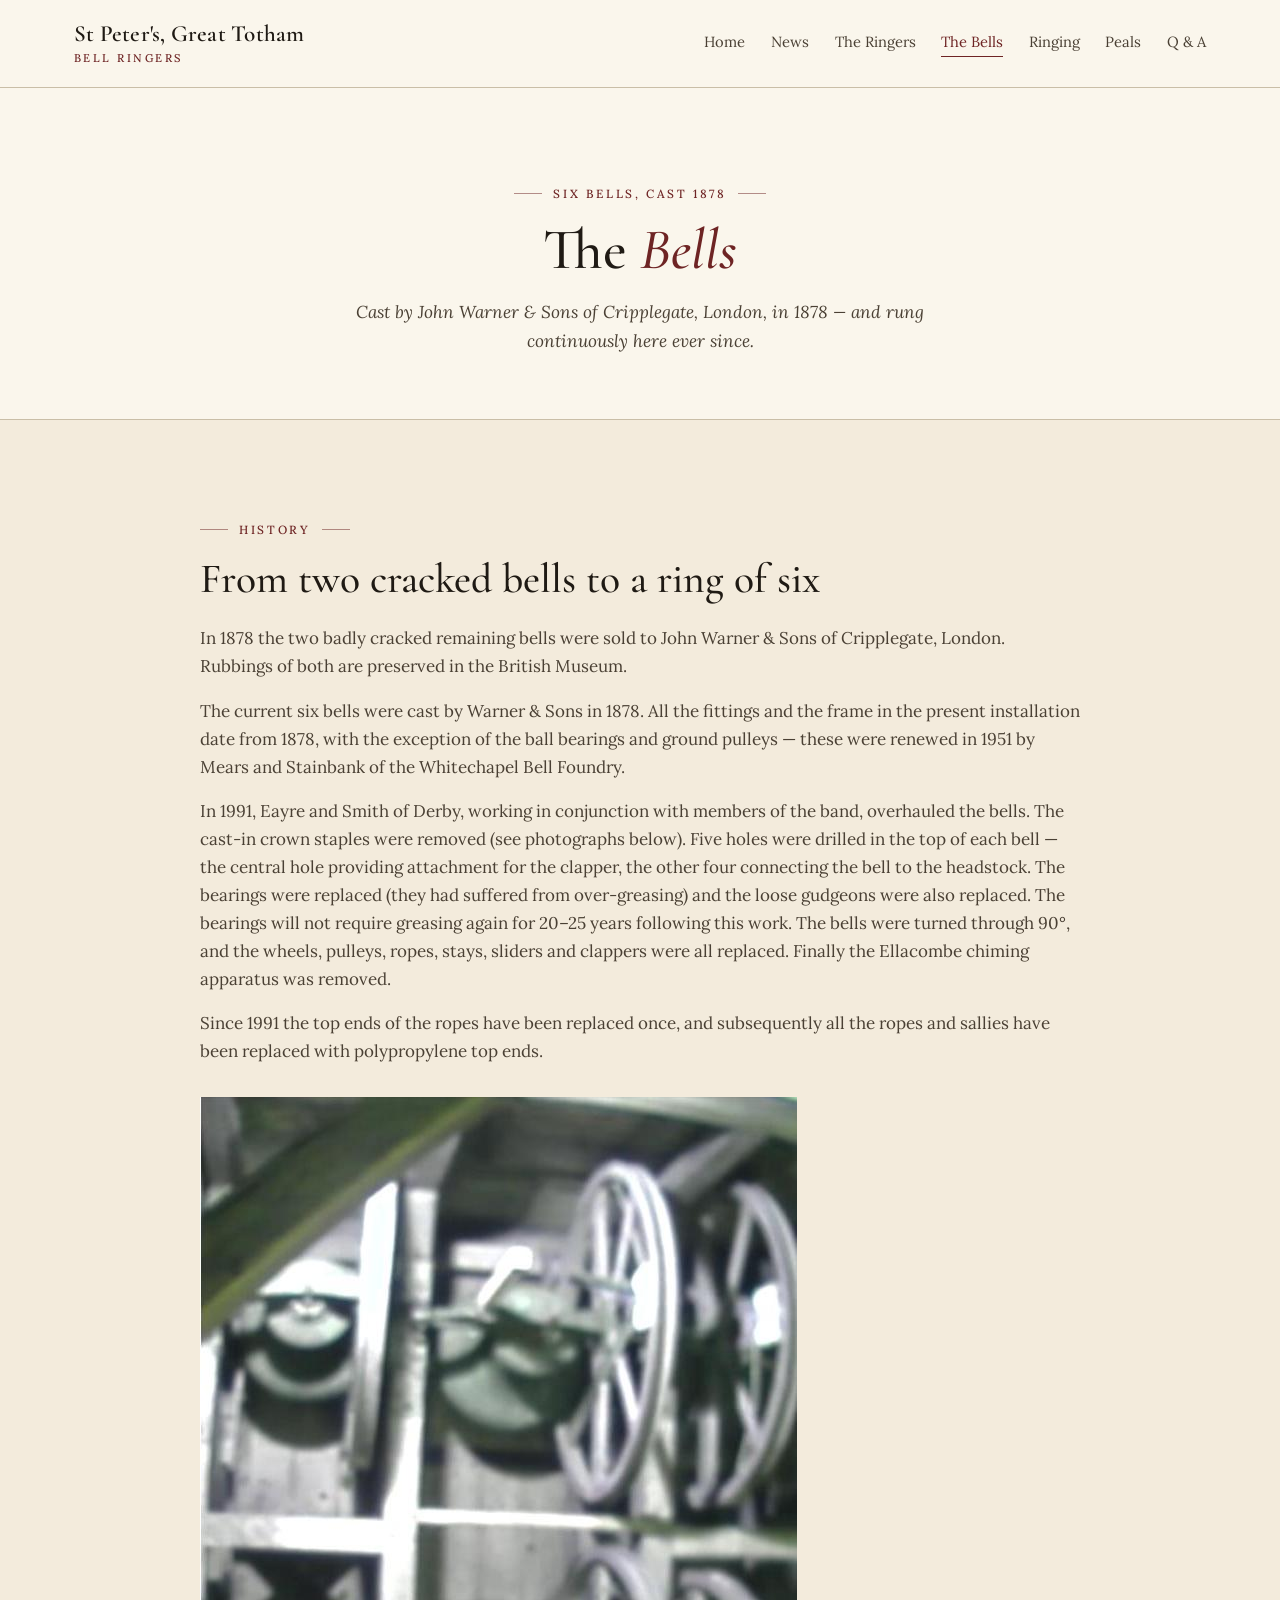
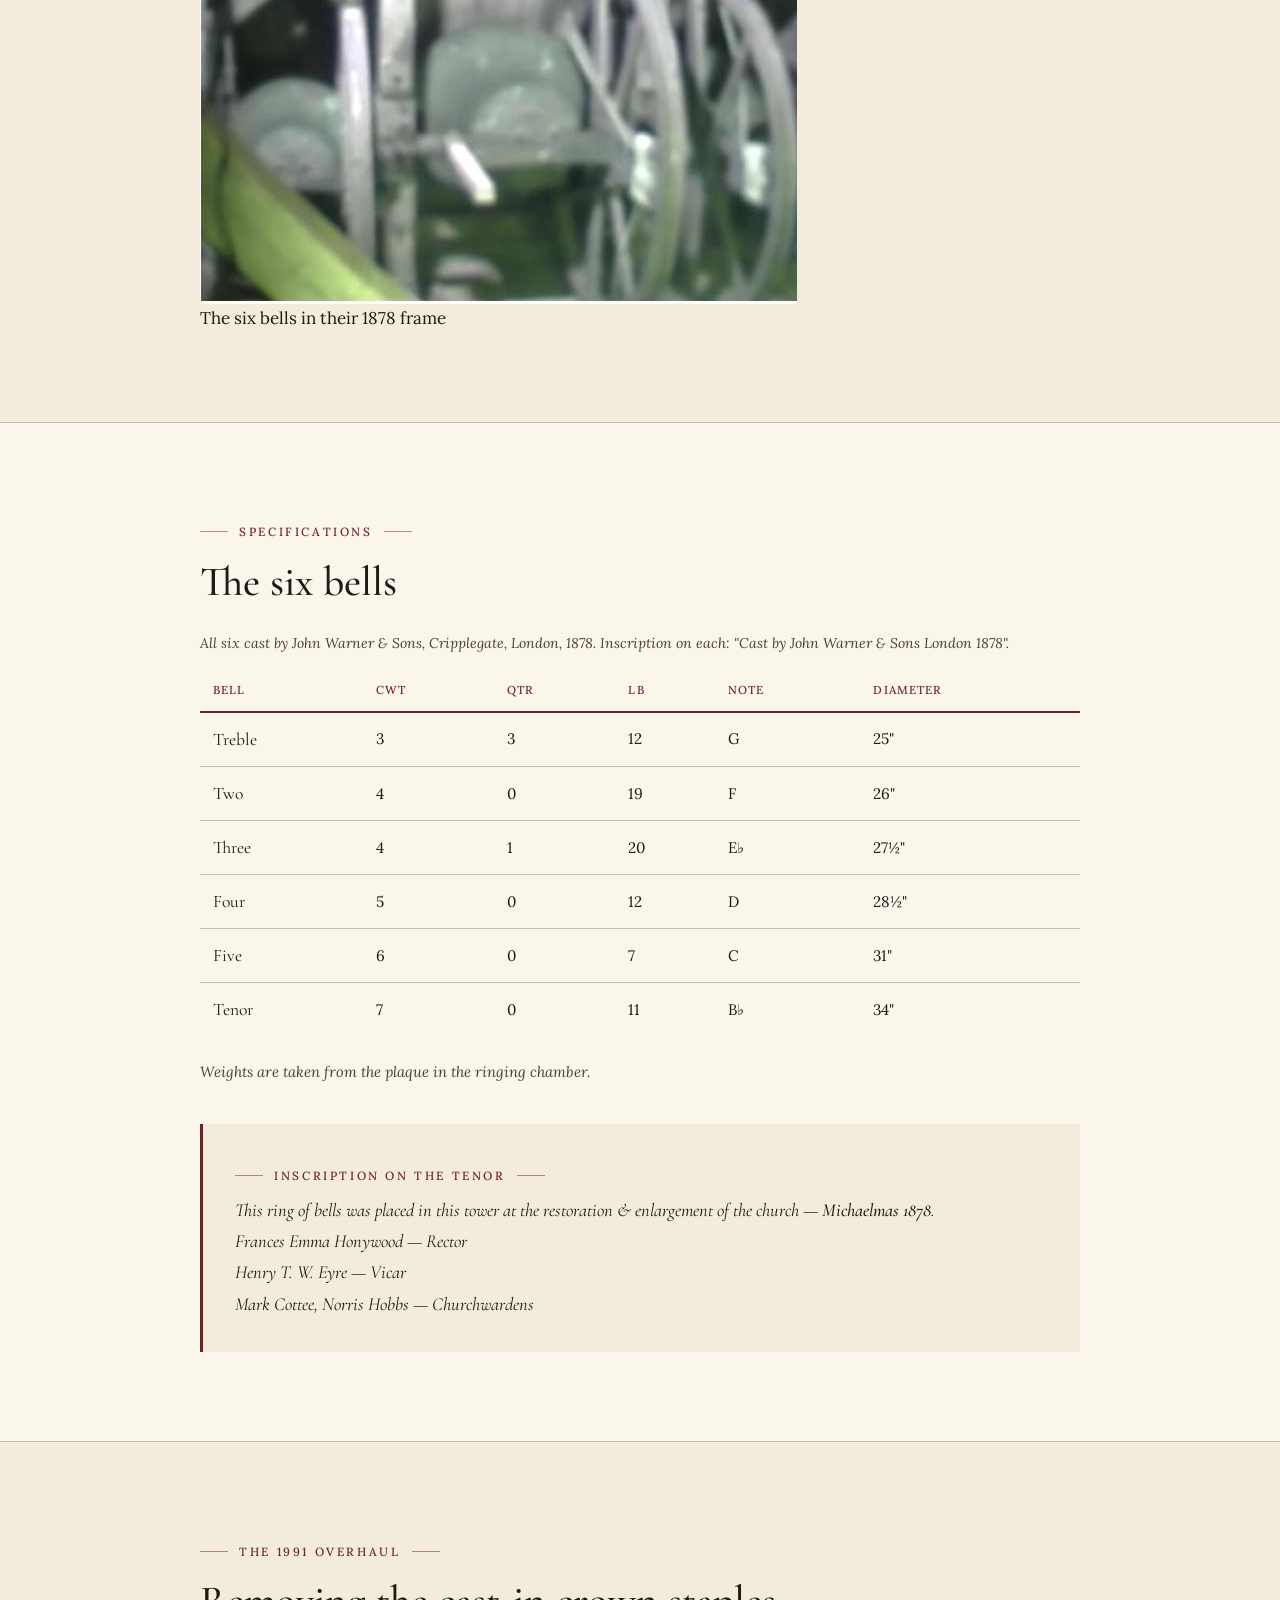
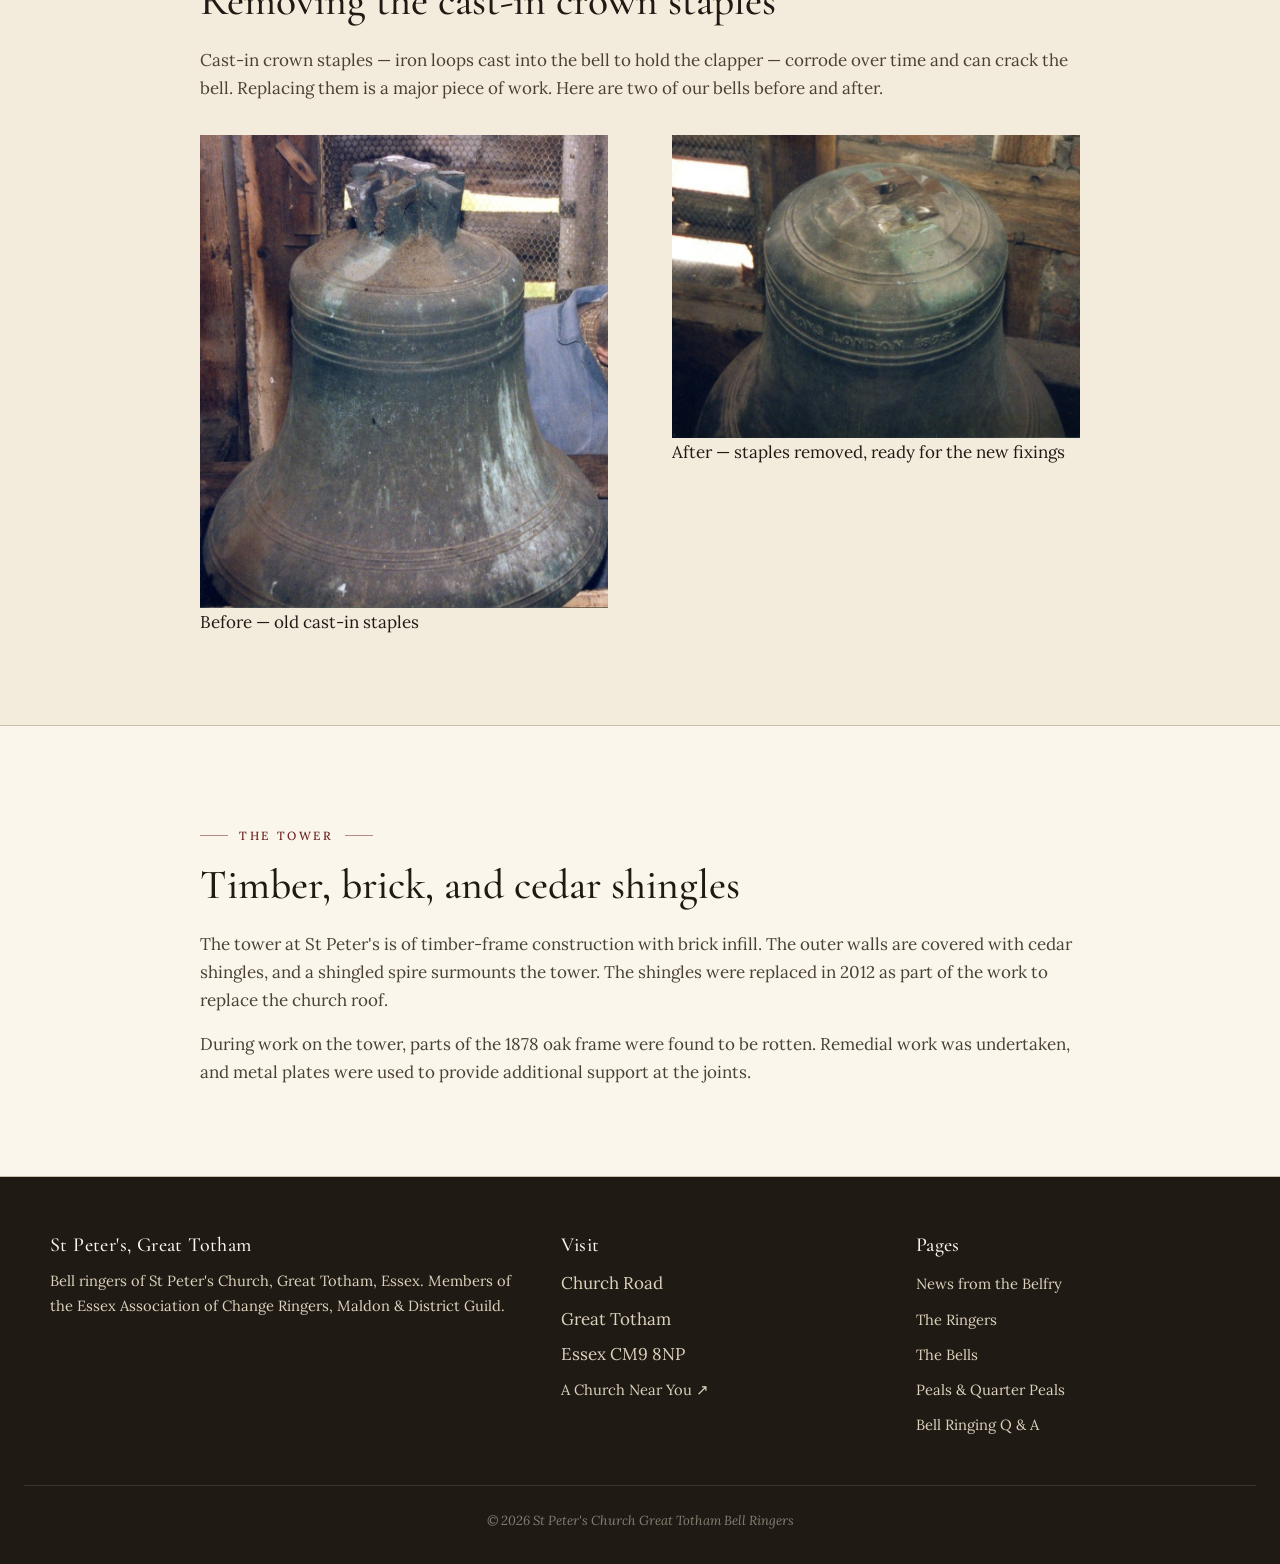
==== bells.html @ 794ab9b2 "Initial commit: rebuilt static site" ====
<!DOCTYPE html>
<html lang="en">
<head>
<meta charset="UTF-8">
<meta name="viewport" content="width=device-width, initial-scale=1">
<title>The Bells — St Peter's Great Totham Bell Ringers</title>
<meta name="description" content="The six bells of St Peter's, Great Totham — cast by John Warner &amp; Sons of Cripplegate London in 1878, overhauled in 1991. Specifications, history and photographs.">
<link rel="preconnect" href="https://fonts.googleapis.com">
<link rel="preconnect" href="https://fonts.gstatic.com" crossorigin>
<link href="https://fonts.googleapis.com/css2?family=Cormorant+Garamond:ital,wght@0,400;0,500;0,600;0,700;1,400;1,500&family=Lora:ital,wght@0,400;0,500;0,600;1,400&display=swap" rel="stylesheet">
<link rel="stylesheet" href="style.css">
</head>
<body>

<header class="site">
  <div class="nav-wrap">
    <a class="brand" href="index.html">St Peter's, Great Totham<small>Bell Ringers</small></a>
    <nav class="primary" aria-label="Primary">
      <a href="index.html">Home</a>
      <a href="news.html">News</a>
      <a href="ringers.html">The Ringers</a>
      <a href="bells.html" class="current">The Bells</a>
      <a href="ringing.html">Ringing</a>
      <a href="peals.html">Peals</a>
      <a href="qa.html">Q &amp; A</a>
    </nav>
  </div>
</header>

<section class="page-hero">
  <div class="eyebrow center">Six Bells, Cast 1878</div>
  <h1>The <em>Bells</em></h1>
  <p class="lede">Cast by John Warner &amp; Sons of Cripplegate, London, in 1878 — and rung continuously here ever since.</p>
</section>

<section class="band">
  <div class="medium">
    <div class="eyebrow">History</div>
    <h2>From two cracked bells to a ring of six</h2>

    <p>In 1878 the two badly cracked remaining bells were sold to John Warner &amp; Sons of Cripplegate, London. Rubbings of both are preserved in the British Museum.</p>

    <p>The current six bells were cast by Warner &amp; Sons in 1878. All the fittings and the frame in the present installation date from 1878, with the exception of the ball bearings and ground pulleys — these were renewed in 1951 by Mears and Stainbank of the Whitechapel Bell Foundry.</p>

    <p>In 1991, Eayre and Smith of Derby, working in conjunction with members of the band, overhauled the bells. The cast-in crown staples were removed (see photographs below). Five holes were drilled in the top of each bell — the central hole providing attachment for the clapper, the other four connecting the bell to the headstock. The bearings were replaced (they had suffered from over-greasing) and the loose gudgeons were also replaced. The bearings will not require greasing again for 20–25 years following this work. The bells were turned through 90°, and the wheels, pulleys, ropes, stays, sliders and clappers were all replaced. Finally the Ellacombe chiming apparatus was removed.</p>

    <p>Since 1991 the top ends of the ropes have been replaced once, and subsequently all the ropes and sallies have been replaced with polypropylene top ends.</p>

    <figure style="margin-top:2rem;">
      <img src="resources/images/church/Picture_of_Great_Totham_Bells.jpg" alt="The six bells of St Peter's, Great Totham">
      <figcaption>The six bells in their 1878 frame</figcaption>
    </figure>
  </div>
</section>

<section class="band alt-band">
  <div class="medium">
    <div class="eyebrow">Specifications</div>
    <h2>The six bells</h2>

    <table class="bell-table">
      <caption>All six cast by John Warner &amp; Sons, Cripplegate, London, 1878. Inscription on each: "Cast by John Warner &amp; Sons London 1878".</caption>
      <thead>
        <tr>
          <th>Bell</th>
          <th>Cwt</th>
          <th>Qtr</th>
          <th>lb</th>
          <th>Note</th>
          <th>Diameter</th>
        </tr>
      </thead>
      <tbody>
        <tr><td class="bell-name">Treble</td><td>3</td><td>3</td><td>12</td><td>G</td><td>25"</td></tr>
        <tr><td class="bell-name">Two</td><td>4</td><td>0</td><td>19</td><td>F</td><td>26"</td></tr>
        <tr><td class="bell-name">Three</td><td>4</td><td>1</td><td>20</td><td>E♭</td><td>27½"</td></tr>
        <tr><td class="bell-name">Four</td><td>5</td><td>0</td><td>12</td><td>D</td><td>28½"</td></tr>
        <tr><td class="bell-name">Five</td><td>6</td><td>0</td><td>7</td><td>C</td><td>31"</td></tr>
        <tr><td class="bell-name">Tenor</td><td>7</td><td>0</td><td>11</td><td>B♭</td><td>34"</td></tr>
      </tbody>
    </table>

    <p style="font-style:italic; font-size:0.92rem;">Weights are taken from the plaque in the ringing chamber.</p>

    <div style="margin-top:2.5rem; padding:2rem; background: var(--cream); border-left: 3px solid var(--burgundy);">
      <div class="eyebrow" style="margin-bottom:0.6rem;">Inscription on the Tenor</div>
      <p style="font-family: 'Cormorant Garamond', serif; font-size: 1.15rem; font-style: italic; color: var(--ink); line-height:1.7;">
        This ring of bells was placed in this tower at the restoration &amp; enlargement of the church &mdash; <strong>Michaelmas 1878</strong>.<br>
        Frances Emma Honywood &mdash; Rector<br>
        Henry T. W. Eyre &mdash; Vicar<br>
        Mark Cottee, Norris Hobbs &mdash; Churchwardens
      </p>
    </div>
  </div>
</section>

<section class="band">
  <div class="medium">
    <div class="eyebrow">The 1991 Overhaul</div>
    <h2>Removing the cast-in crown staples</h2>
    <p>Cast-in crown staples — iron loops cast into the bell to hold the clapper — corrode over time and can crack the bell. Replacing them is a major piece of work. Here are two of our bells before and after.</p>

    <div class="two-up equal" style="margin-top:2rem;">
      <figure>
        <img src="resources/images/church/bell_showing_old_castin_staples.jpg" alt="Bell at St Peter's showing old cast-in staples before removal">
        <figcaption>Before — old cast-in staples</figcaption>
      </figure>
      <figure>
        <img src="resources/images/church/bell_after_old_castin_staples_removed.jpg" alt="Bell after the old cast-in staples were removed in 1991">
        <figcaption>After — staples removed, ready for the new fixings</figcaption>
      </figure>
    </div>
  </div>
</section>

<section class="band alt-band">
  <div class="medium">
    <div class="eyebrow">The Tower</div>
    <h2>Timber, brick, and cedar shingles</h2>
    <p>The tower at St Peter's is of timber-frame construction with brick infill. The outer walls are covered with cedar shingles, and a shingled spire surmounts the tower. The shingles were replaced in 2012 as part of the work to replace the church roof.</p>
    <p>During work on the tower, parts of the 1878 oak frame were found to be rotten. Remedial work was undertaken, and metal plates were used to provide additional support at the joints.</p>
  </div>
</section>

<footer class="site">
  <div class="container">
    <div>
      <h4>St Peter's, Great Totham</h4>
      <p>Bell ringers of St Peter's Church, Great Totham, Essex. Members of the Essex Association of Change Ringers, Maldon &amp; District Guild.</p>
    </div>
    <div>
      <h4>Visit</h4>
      <ul>
        <li>Church Road</li>
        <li>Great Totham</li>
        <li>Essex CM9 8NP</li>
        <li><a href="https://www.achurchnearyou.com/church/6657/" target="_blank" rel="noopener">A Church Near You ↗</a></li>
      </ul>
    </div>
    <div>
      <h4>Pages</h4>
      <ul>
        <li><a href="news.html">News from the Belfry</a></li>
        <li><a href="ringers.html">The Ringers</a></li>
        <li><a href="bells.html">The Bells</a></li>
        <li><a href="peals.html">Peals &amp; Quarter Peals</a></li>
        <li><a href="qa.html">Bell Ringing Q &amp; A</a></li>
      </ul>
    </div>
  </div>
  <div class="copyright">© 2026 St Peter's Church Great Totham Bell Ringers</div>
</footer>

</body>
</html>
---- style.css ----
/* =============================================================
   St Peter's Great Totham Bell Ringers — shared stylesheet
   Heritage editorial design system
   ============================================================= */

:root {
  --cream: #f3ebdc;
  --paper: #faf6ec;
  --ink: #1f1a14;
  --ink-soft: #4a4034;
  --burgundy: #6e2424;
  --burgundy-deep: #511919;
  --brass: #a98246;
  --stone: #ddd2bd;
  --rule: #c9bea7;
  --max: 1180px;
}

* { box-sizing: border-box; margin: 0; padding: 0; }
html { scroll-behavior: smooth; }
body {
  font-family: 'Lora', Georgia, serif;
  background: var(--cream);
  color: var(--ink);
  line-height: 1.65;
  font-size: 17px;
  -webkit-font-smoothing: antialiased;
}
img { max-width: 100%; height: auto; display: block; }

/* ---- Header ---- */
header.site {
  background: var(--paper);
  border-bottom: 1px solid var(--rule);
}
.nav-wrap {
  max-width: var(--max);
  margin: 0 auto;
  padding: 1.4rem 1.5rem;
  display: flex;
  flex-wrap: wrap;
  align-items: center;
  justify-content: space-between;
  gap: 1rem;
}
.brand {
  font-family: 'Cormorant Garamond', serif;
  font-weight: 600;
  font-size: 1.45rem;
  line-height: 1.1;
  color: var(--ink);
  text-decoration: none;
  letter-spacing: 0.01em;
}
.brand small {
  display: block;
  font-family: 'Lora', serif;
  font-size: 0.7rem;
  font-weight: 500;
  font-style: normal;
  color: var(--burgundy);
  letter-spacing: 0.22em;
  margin-top: 4px;
  text-transform: uppercase;
}
nav.primary {
  display: flex;
  flex-wrap: wrap;
  gap: 1.6rem;
}
nav.primary a {
  font-family: 'Lora', serif;
  font-size: 0.92rem;
  color: var(--ink-soft);
  text-decoration: none;
  border-bottom: 1px solid transparent;
  padding-bottom: 2px;
  transition: color .2s, border-color .2s;
}
nav.primary a:hover { color: var(--burgundy); border-color: var(--burgundy); }
nav.primary a.current { color: var(--burgundy); border-color: var(--burgundy); }

/* ---- Home hero ---- */
.hero {
  position: relative;
  background: var(--ink);
  overflow: hidden;
}
.hero-image {
  position: relative;
  width: 100%;
  height: 64vh;
  min-height: 440px;
  max-height: 760px;
  background: url('resources/images/church/StPetersChurch3.jpg') center 35% / cover no-repeat;
}
.hero-image::after {
  content: '';
  position: absolute;
  inset: 0;
  background: linear-gradient(180deg, rgba(31,26,20,0) 30%, rgba(31,26,20,0.65) 100%);
}
.hero-text {
  position: absolute;
  left: 0; right: 0; bottom: 0;
  padding: 2.5rem 1.5rem 2.4rem;
  text-align: center;
  color: var(--paper);
  z-index: 2;
}
.hero-eyebrow {
  font-family: 'Lora', serif;
  font-style: italic;
  font-size: 0.95rem;
  letter-spacing: 0.04em;
  color: var(--stone);
  margin-bottom: 0.6rem;
}
.hero-text h1 {
  font-family: 'Cormorant Garamond', serif;
  font-weight: 500;
  font-size: clamp(2.4rem, 6vw, 4.4rem);
  line-height: 1.05;
  letter-spacing: 0.005em;
}
.hero-text h1 em {
  font-style: italic;
  font-weight: 400;
  color: var(--stone);
}

/* ---- Sub-page hero (typographic, no big image) ---- */
.page-hero {
  background: var(--paper);
  border-bottom: 1px solid var(--rule);
  padding: clamp(3.5rem, 8vw, 6rem) 1.5rem clamp(2.5rem, 5vw, 4rem);
  text-align: center;
}
.page-hero h1 {
  font-family: 'Cormorant Garamond', serif;
  font-weight: 500;
  font-size: clamp(2.2rem, 5vw, 3.6rem);
  line-height: 1.1;
  margin-bottom: 1rem;
}
.page-hero h1 em { font-style: italic; color: var(--burgundy); }
.page-hero .lede {
  max-width: 640px;
  margin: 0 auto;
  font-size: 1.08rem;
  color: var(--ink-soft);
  font-style: italic;
}

/* ---- Section frame ---- */
section.band { padding: clamp(3rem, 7vw, 6rem) 1.5rem; }
.container { max-width: var(--max); margin: 0 auto; }
.narrow { max-width: 720px; margin: 0 auto; }
.medium { max-width: 880px; margin: 0 auto; }

/* ---- Eyebrow label ---- */
.eyebrow {
  font-family: 'Lora', serif;
  text-transform: uppercase;
  letter-spacing: 0.22em;
  font-size: 0.74rem;
  font-weight: 500;
  color: var(--burgundy);
  display: inline-flex;
  align-items: center;
  gap: 0.7rem;
  margin-bottom: 1rem;
}
.eyebrow::before, .eyebrow::after {
  content: '';
  height: 1px;
  width: 28px;
  background: var(--burgundy);
  opacity: 0.5;
}
.eyebrow.center { display: flex; justify-content: center; }

/* ---- Headings & body type ---- */
h2, h3 { font-family: 'Cormorant Garamond', serif; font-weight: 500; line-height: 1.2; }
h2 { font-size: clamp(1.8rem, 3.5vw, 2.6rem); margin-bottom: 1.2rem; }
h3 { font-size: 1.9rem; margin-bottom: 1rem; }
h4 { font-family: 'Cormorant Garamond', serif; font-weight: 500; font-size: 1.4rem; line-height: 1.25; margin-bottom: 0.5rem; }
p { margin-bottom: 1rem; color: var(--ink-soft); }
p:last-child { margin-bottom: 0; }
a.inline {
  color: var(--burgundy);
  text-decoration: none;
  border-bottom: 1px solid var(--burgundy);
  padding-bottom: 1px;
  font-style: italic;
}
a.inline:hover { color: var(--burgundy-deep); }
strong { color: var(--ink); font-weight: 500; }
em { font-style: italic; }

/* ---- Buttons ---- */
.btn {
  display: inline-block;
  font-family: 'Lora', serif;
  font-size: 0.95rem;
  text-decoration: none;
  padding: 0.85rem 1.6rem;
  border: 1px solid var(--burgundy);
  color: var(--burgundy);
  background: transparent;
  transition: background .2s, color .2s, border-color .2s;
  letter-spacing: 0.04em;
  cursor: pointer;
}
.btn:hover { background: var(--burgundy); color: var(--paper); }
.btn.solid { background: var(--burgundy); color: var(--paper); }
.btn.solid:hover { background: var(--burgundy-deep); border-color: var(--burgundy-deep); }
.arrow-link {
  display: inline-block;
  margin-top: 1.4rem;
  font-style: italic;
  color: var(--burgundy);
  text-decoration: none;
  border-bottom: 1px solid var(--burgundy);
  padding-bottom: 1px;
}
.arrow-link:hover { color: var(--burgundy-deep); }

/* ---- Welcome block ---- */
.welcome { text-align: center; }
.welcome h2 { color: var(--ink); margin-bottom: 1.4rem; }
.welcome p { font-size: 1.08rem; }

/* ---- Visit grid ---- */
.alt-band {
  background: var(--paper);
  border-top: 1px solid var(--rule);
  border-bottom: 1px solid var(--rule);
}
.visit-grid {
  display: grid;
  grid-template-columns: 1fr 1fr;
  gap: 3rem;
  align-items: start;
}
.when {
  font-family: 'Cormorant Garamond', serif;
  font-style: italic;
  font-size: 1.6rem;
  color: var(--burgundy);
  margin: 1.2rem 0;
  line-height: 1.3;
}
dl {
  display: grid;
  grid-template-columns: max-content 1fr;
  gap: 0.55rem 1.4rem;
  font-size: 0.98rem;
}
dl dt { font-style: italic; color: var(--ink-soft); }
dl dd { color: var(--ink-soft); }
dl a {
  color: var(--burgundy);
  text-decoration: none;
  border-bottom: 1px solid rgba(110, 36, 36, 0.4);
}
dl a:hover { border-bottom-color: var(--burgundy); }
.cta-row { margin-top: 1.6rem; }

/* ---- Two-up layout ---- */
.two-up {
  display: grid;
  grid-template-columns: 1.1fr 1fr;
  gap: 4rem;
  align-items: start;
}
.two-up.equal { grid-template-columns: 1fr 1fr; }

/* ---- News list ---- */
.news-list { list-style: none; }
.news-list li {
  padding: 1.2rem 0;
  border-bottom: 1px solid var(--rule);
}
.news-list li:first-child { padding-top: 0; }
.news-list li:last-child { border-bottom: none; }
.news-date {
  font-family: 'Lora', serif;
  font-style: italic;
  font-size: 0.82rem;
  color: var(--ink-soft);
  letter-spacing: 0.04em;
}
.news-list a {
  display: block;
  color: var(--ink);
  text-decoration: none;
  transition: color .2s;
}
.news-list a:hover .news-title { color: var(--burgundy); }
.news-title {
  font-family: 'Cormorant Garamond', serif;
  font-size: 1.3rem;
  margin: 0.2rem 0;
  transition: color .2s;
  line-height: 1.25;
}
.news-excerpt { font-size: 0.95rem; color: var(--ink-soft); }

/* ---- Story articles (long-form on news page) ---- */
.story {
  margin-bottom: 3rem;
  padding-bottom: 3rem;
  border-bottom: 1px solid var(--rule);
}
.story:last-child { border-bottom: none; padding-bottom: 0; margin-bottom: 0; }
.story h3 { margin-bottom: 0.4rem; }
.story .news-date { margin-bottom: 1rem; }
.story img {
  margin: 1.4rem auto;
  border: 1px solid var(--rule);
  max-width: 100%;
}
.story figure { margin: 1.4rem 0; text-align: center; }
.story figcaption {
  font-style: italic;
  font-size: 0.88rem;
  color: var(--ink-soft);
  margin-top: 0.5rem;
}

/* ---- Towers grid ---- */
.towers-head { text-align: center; margin-bottom: 2.5rem; }
.towers-head h3 { font-size: clamp(1.7rem, 3.2vw, 2.3rem); }
.towers-grid {
  display: grid;
  grid-template-columns: repeat(auto-fit, minmax(280px, 1fr));
  gap: 0 2.4rem;
}
.tower-row {
  display: flex;
  justify-content: space-between;
  gap: 1rem;
  border-bottom: 1px dotted var(--rule);
  padding: 0.85rem 0;
  font-size: 0.98rem;
}
.tower-row .name { color: var(--ink); }
.tower-row .meta {
  color: var(--ink-soft);
  font-style: italic;
  font-size: 0.85rem;
  white-space: nowrap;
}

/* ---- Bell specs table ---- */
.bell-table {
  width: 100%;
  border-collapse: collapse;
  margin: 1.5rem 0;
  font-size: 0.95rem;
}
.bell-table caption {
  text-align: left;
  font-style: italic;
  color: var(--ink-soft);
  font-size: 0.88rem;
  margin-bottom: 0.8rem;
}
.bell-table th, .bell-table td {
  padding: 0.75rem 0.8rem;
  text-align: left;
  border-bottom: 1px solid var(--rule);
}
.bell-table th {
  font-family: 'Lora', serif;
  font-weight: 500;
  text-transform: uppercase;
  letter-spacing: 0.1em;
  font-size: 0.72rem;
  color: var(--burgundy);
  border-bottom: 2px solid var(--burgundy);
}
.bell-table td.bell-name { font-family: 'Cormorant Garamond', serif; font-size: 1.1rem; color: var(--ink); }
.bell-table tr:last-child td { border-bottom: none; }

/* ---- Q&A ---- */
.qa-list { list-style: none; }
.qa-item {
  padding: 1.6rem 0;
  border-bottom: 1px solid var(--rule);
}
.qa-item:last-child { border-bottom: none; }
.qa-q {
  font-family: 'Cormorant Garamond', serif;
  font-size: 1.45rem;
  color: var(--ink);
  margin-bottom: 0.5rem;
  line-height: 1.3;
}
.qa-a { color: var(--ink-soft); }

/* ---- Photo grid (ringers) ---- */
.photo-grid {
  display: grid;
  grid-template-columns: repeat(auto-fill, minmax(220px, 1fr));
  gap: 1.4rem;
  margin-top: 2rem;
}
.photo-card { text-align: center; }
.photo-card img {
  width: 100%;
  height: 200px;
  object-fit: cover;
  border: 1px solid var(--rule);
  margin-bottom: 0.6rem;
}
.photo-card .caption {
  font-style: italic;
  font-size: 0.85rem;
  color: var(--ink-soft);
  line-height: 1.4;
}

/* ---- Past ringer biographies ---- */
.bios .bio {
  padding: 1.6rem 0;
  border-bottom: 1px solid var(--rule);
}
.bios .bio:last-child { border-bottom: none; }
.bios h4 {
  font-size: 1.5rem;
  color: var(--burgundy);
  margin-bottom: 0.4rem;
}
.bios .bio-meta {
  font-style: italic;
  font-size: 0.85rem;
  color: var(--ink-soft);
  margin-bottom: 0.6rem;
}

/* ---- Peal boards gallery ---- */
.peal-grid {
  display: grid;
  grid-template-columns: repeat(auto-fill, minmax(220px, 1fr));
  gap: 1.6rem;
  margin-top: 2rem;
}
.peal-card {
  text-align: center;
  text-decoration: none;
  color: var(--ink);
  transition: transform .25s;
}
.peal-card img {
  width: 100%;
  height: 280px;
  object-fit: contain;
  background: var(--paper);
  border: 1px solid var(--rule);
  padding: 0.6rem;
  margin-bottom: 0.7rem;
  transition: border-color .25s;
}
.peal-card:hover img { border-color: var(--burgundy); }
.peal-card:hover .peal-title { color: var(--burgundy); }
.peal-date {
  font-family: 'Lora', serif;
  font-style: italic;
  font-size: 0.82rem;
  color: var(--ink-soft);
}
.peal-title {
  font-family: 'Cormorant Garamond', serif;
  font-size: 1.05rem;
  margin: 0.2rem 0;
  transition: color .2s;
  line-height: 1.3;
}

/* ---- Quarter peal list ---- */
.qp-list {
  list-style: none;
  display: grid;
  grid-template-columns: repeat(auto-fill, minmax(260px, 1fr));
  gap: 0.5rem 1.5rem;
}
.qp-list li { padding: 0.5rem 0; border-bottom: 1px dotted var(--rule); }
.qp-list a {
  color: var(--ink);
  text-decoration: none;
  font-size: 0.95rem;
  display: flex;
  justify-content: space-between;
  gap: 0.8rem;
  transition: color .2s;
}
.qp-list a:hover { color: var(--burgundy); }
.qp-list .pdf-tag {
  font-style: italic;
  font-size: 0.8rem;
  color: var(--ink-soft);
}

/* ---- Plain Hunt diagram (ringing page) ---- */
.plain-hunt {
  background: var(--paper);
  border: 1px solid var(--rule);
  padding: 1.4rem;
  margin: 1.6rem 0;
  font-family: 'Lora', serif;
  font-size: 0.95rem;
  text-align: center;
}
.plain-hunt table {
  margin: 0 auto;
  border-collapse: collapse;
}
.plain-hunt td {
  padding: 0.4rem 0.7rem;
  text-align: center;
  border: 1px solid var(--rule);
  min-width: 36px;
  color: var(--ink-soft);
}
.plain-hunt td.treble { color: var(--burgundy); font-weight: 600; }
.plain-hunt td.three { color: #234d6a; font-weight: 600; }
.plain-hunt td.stroke { background: var(--cream); font-style: italic; font-size: 0.85rem; }
.plain-hunt-caption {
  font-style: italic;
  font-size: 0.85rem;
  color: var(--ink-soft);
  margin-top: 0.6rem;
}

/* ---- Newsletter archive (news page) ---- */
.archive-grid {
  display: grid;
  grid-template-columns: repeat(auto-fill, minmax(170px, 1fr));
  gap: 0.6rem 1.4rem;
  margin-top: 1.6rem;
}
.archive-grid a {
  font-family: 'Lora', serif;
  font-size: 0.95rem;
  color: var(--ink-soft);
  text-decoration: none;
  padding: 0.4rem 0;
  border-bottom: 1px dotted var(--rule);
  transition: color .2s;
}
.archive-grid a:hover { color: var(--burgundy); }
.archive-grid a::before {
  content: '◊ ';
  color: var(--brass);
  margin-right: 0.3rem;
}

/* ---- Footer ---- */
footer.site {
  background: var(--ink);
  color: var(--stone);
  padding: 3.5rem 1.5rem 2rem;
}
footer.site .container {
  display: grid;
  grid-template-columns: 1.5fr 1fr 1fr;
  gap: 2.5rem;
  align-items: start;
}
footer.site h4 {
  font-family: 'Cormorant Garamond', serif;
  font-weight: 500;
  font-size: 1.25rem;
  color: var(--paper);
  margin-bottom: 0.7rem;
  letter-spacing: 0.02em;
}
footer.site p { font-size: 0.92rem; color: var(--stone); }
footer.site a {
  font-size: 0.92rem;
  color: var(--stone);
  text-decoration: none;
  border-bottom: 1px solid transparent;
  transition: color .2s, border-color .2s;
}
footer.site a:hover { color: var(--paper); border-bottom-color: var(--brass); }
footer.site ul { list-style: none; }
footer.site ul li { margin-bottom: 0.45rem; }
footer.site .copyright {
  text-align: center;
  margin-top: 2.5rem;
  padding-top: 1.5rem;
  border-top: 1px solid rgba(217, 207, 182, 0.15);
  font-size: 0.82rem;
  font-style: italic;
  color: rgba(221, 210, 189, 0.55);
}

/* ---- Responsive ---- */
@media (max-width: 800px) {
  .visit-grid, .two-up, .two-up.equal { grid-template-columns: 1fr; gap: 2.5rem; }
  footer.site .container { grid-template-columns: 1fr; gap: 2rem; }
  nav.primary { gap: 1.1rem; }
  nav.primary a { font-size: 0.88rem; }
  .bell-table { font-size: 0.85rem; }
  .bell-table th, .bell-table td { padding: 0.55rem 0.4rem; }
}
@media (max-width: 540px) {
  .nav-wrap { flex-direction: column; align-items: flex-start; }
  nav.primary { width: 100%; gap: 1rem 1.3rem; }
  .hero-image { height: 56vh; }
  .photo-card img { height: 180px; }
  .peal-card img { height: 220px; }
}
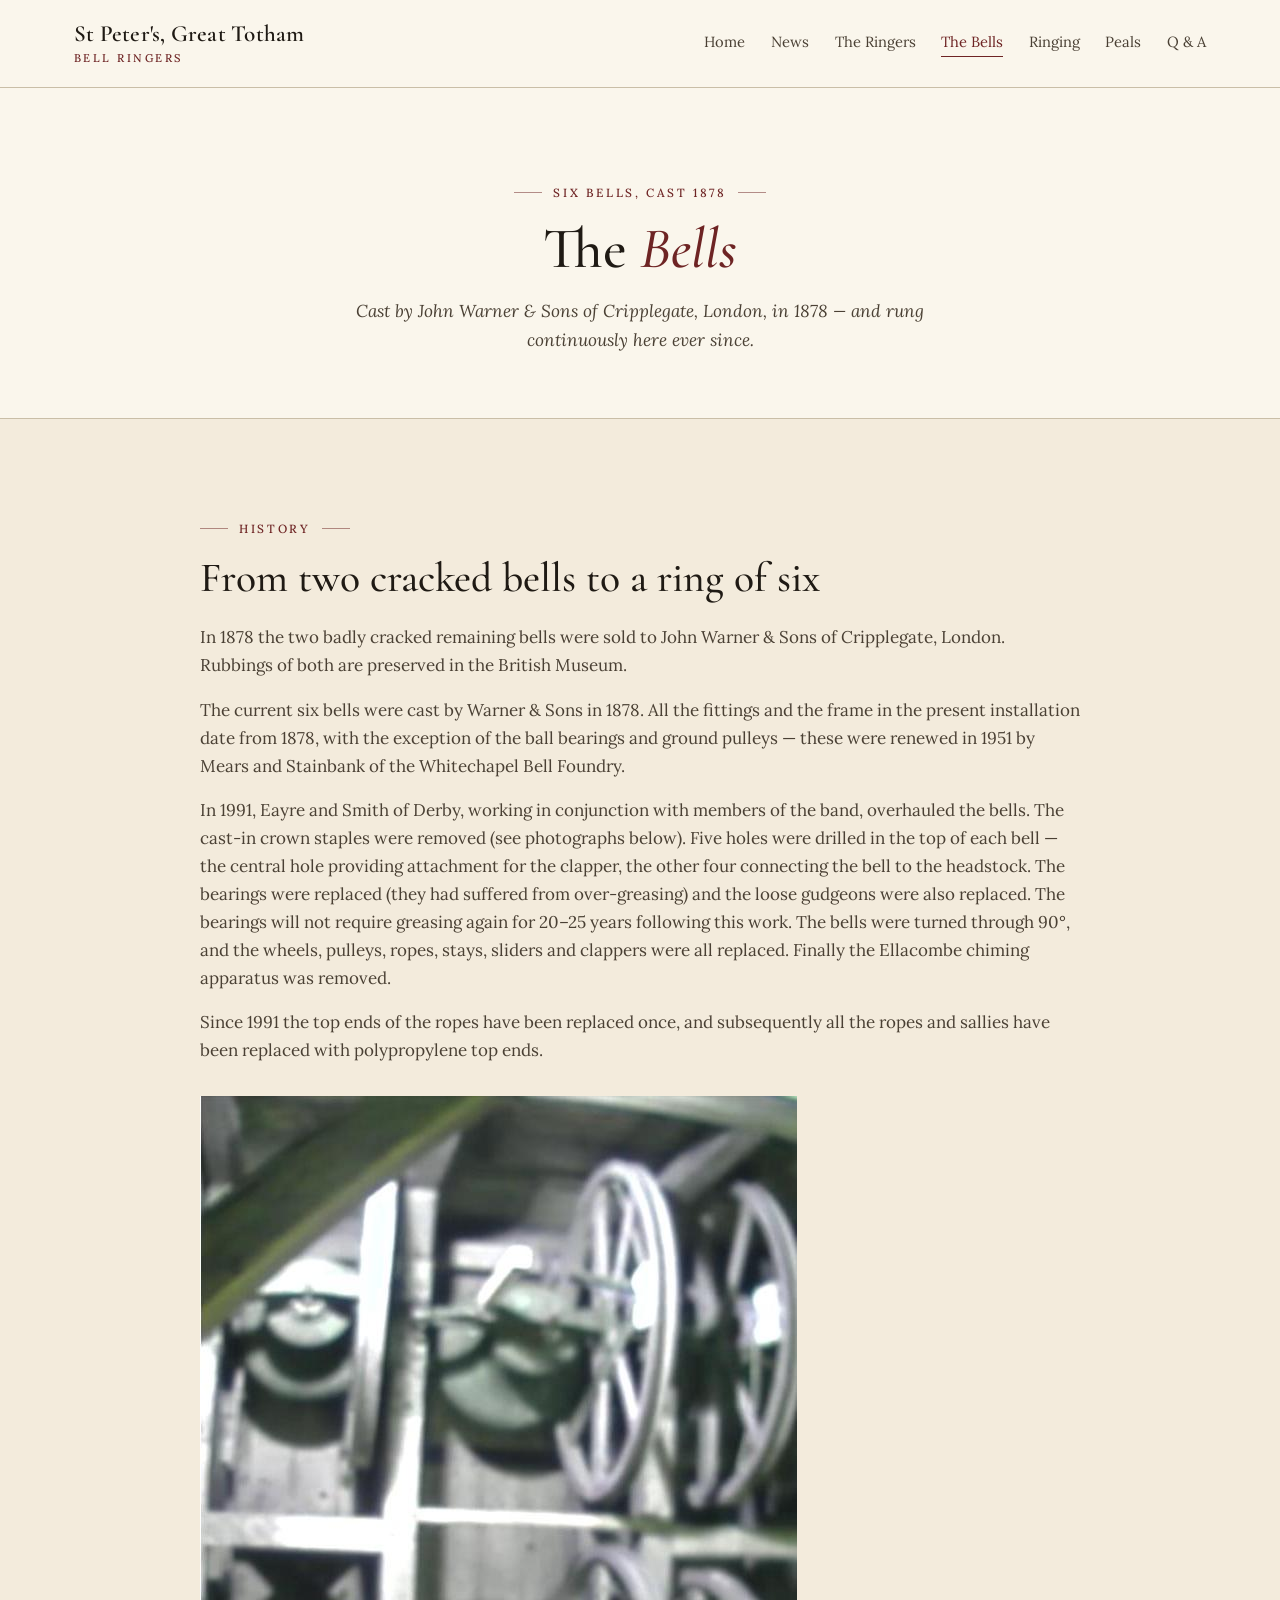
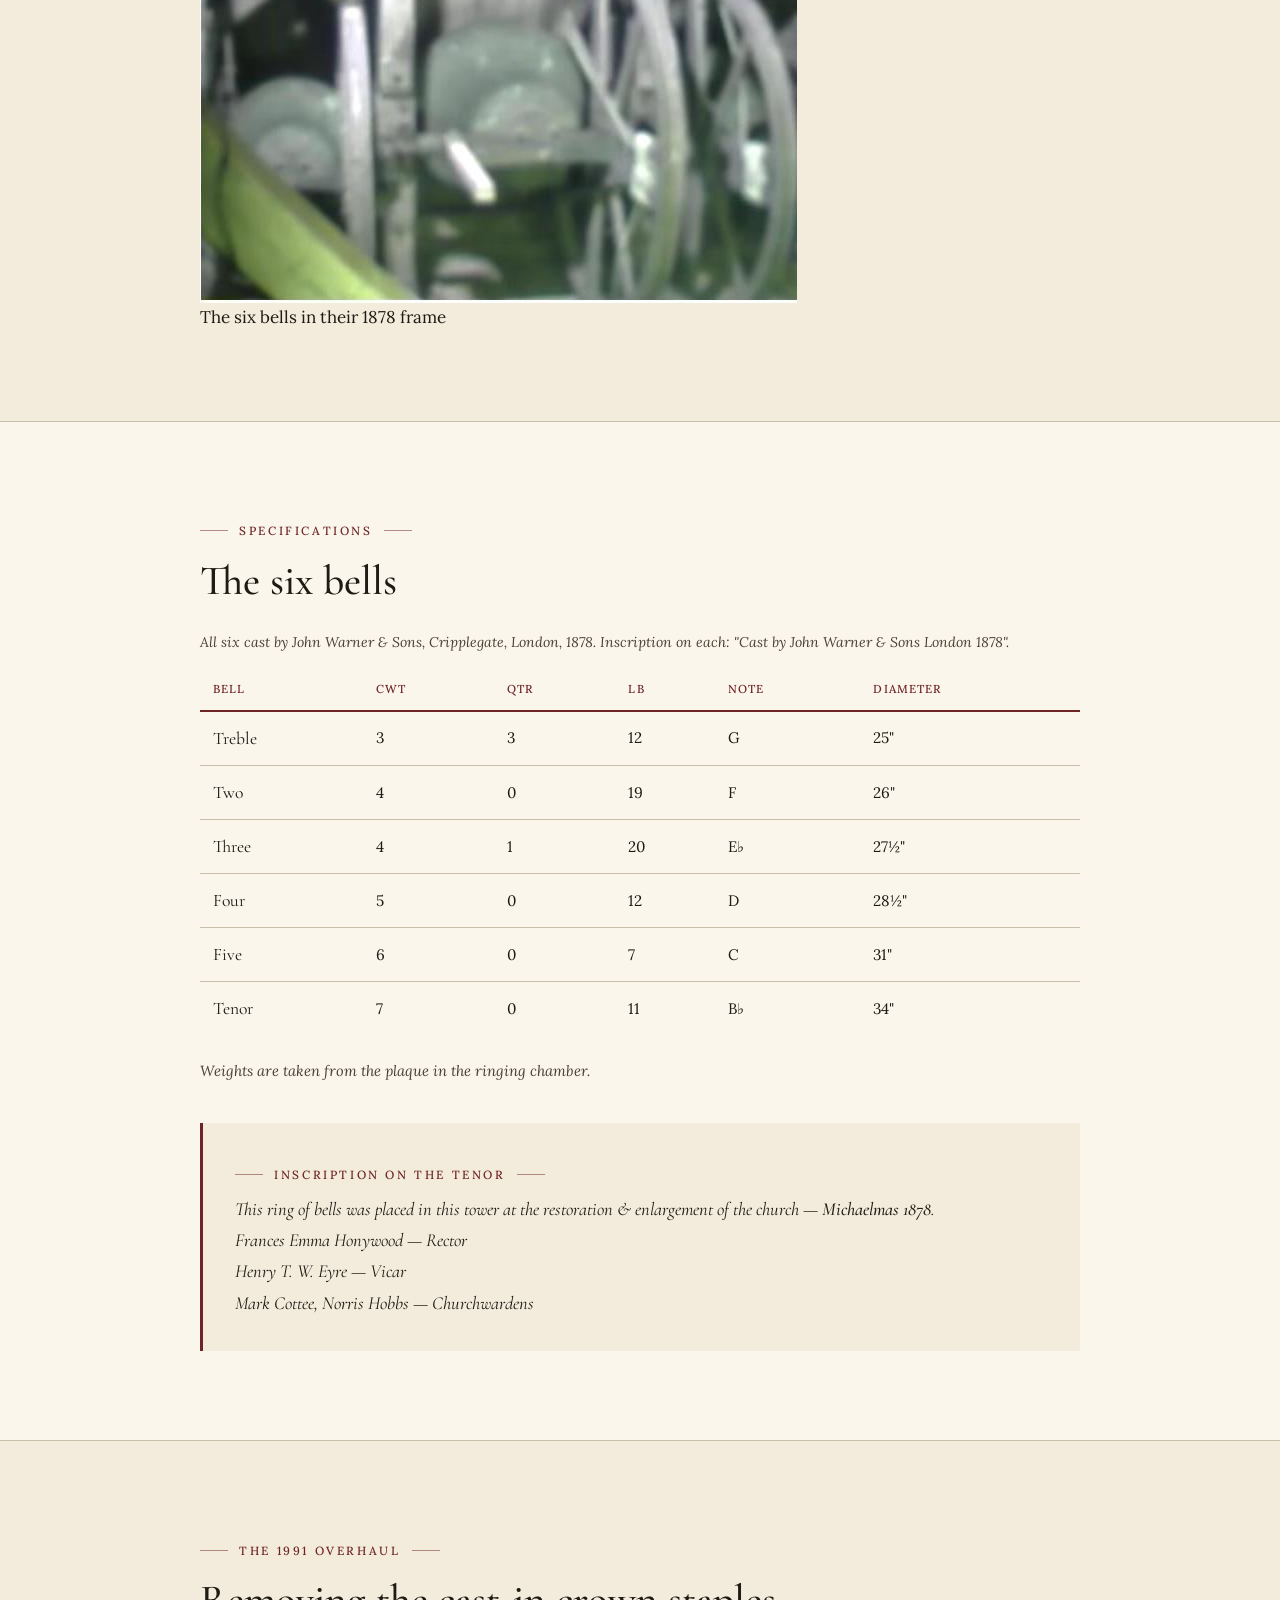
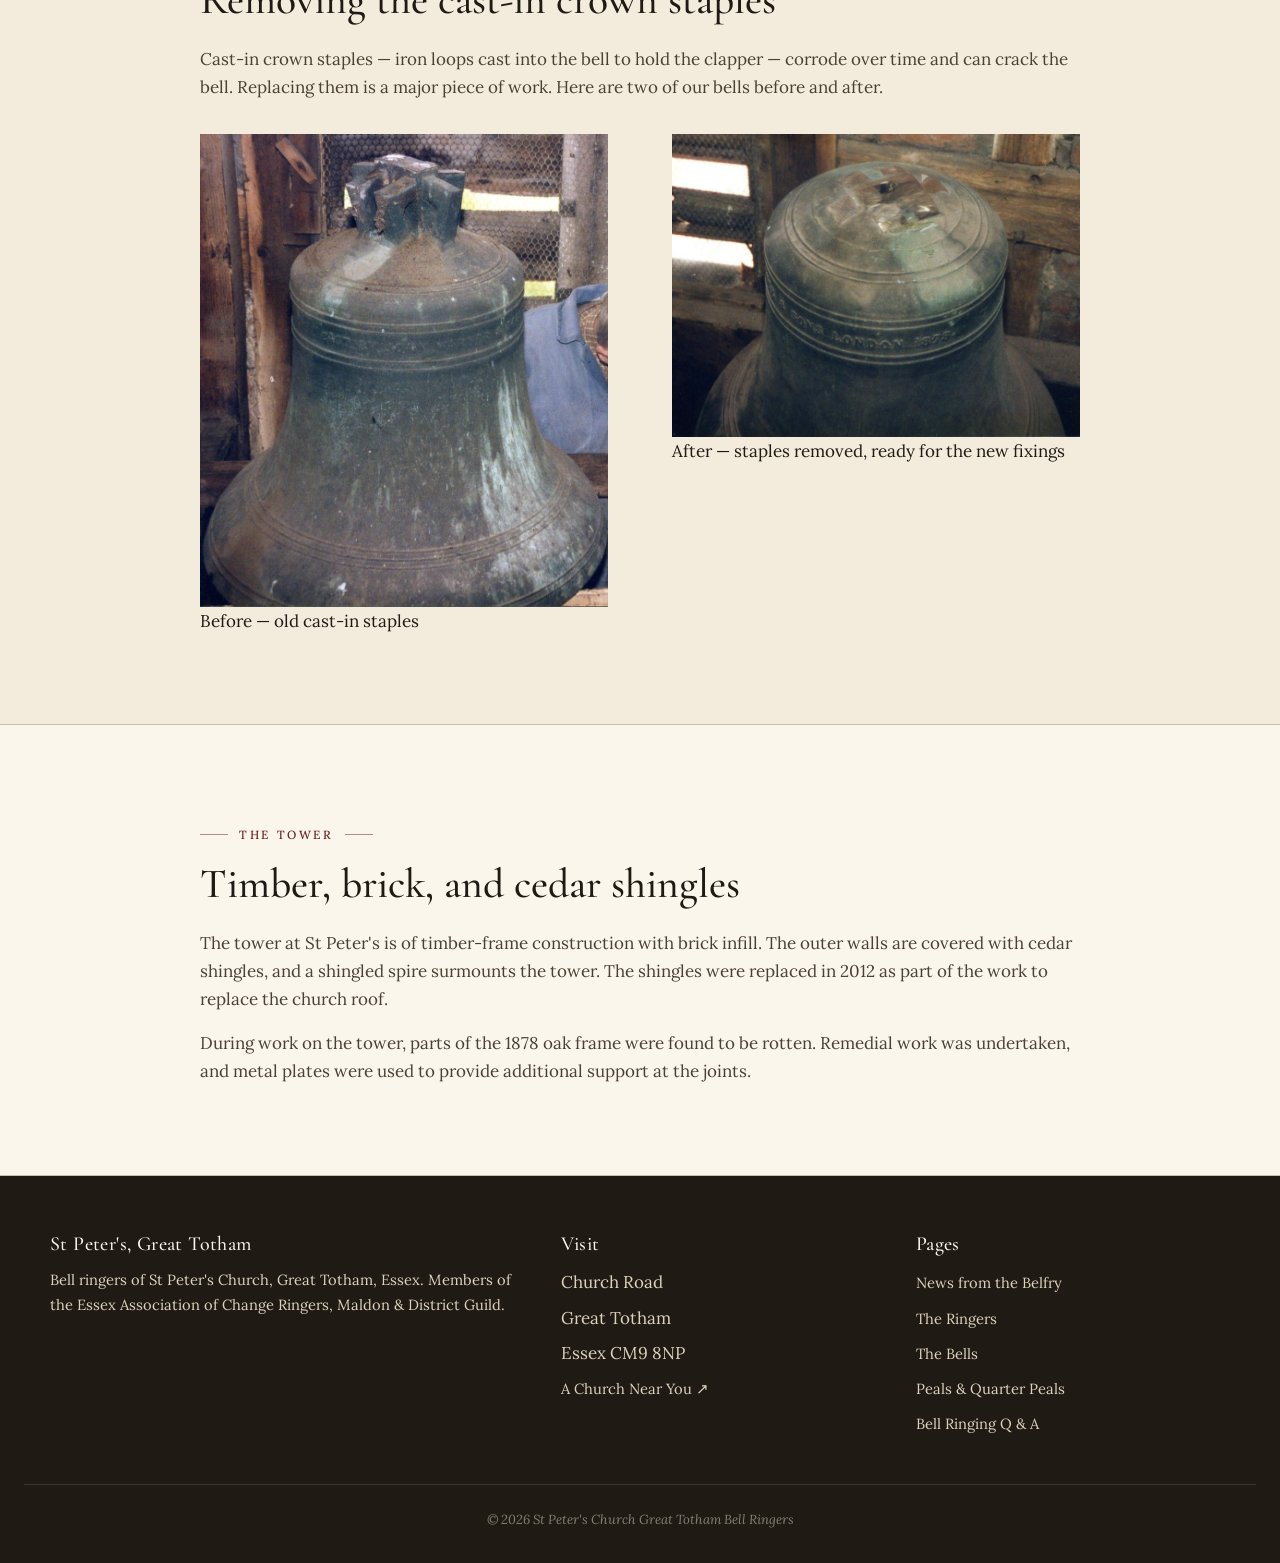
==== commit 2b38ba2c: "editorial changes and accuracy improvement" ====
--- a/bells.html
+++ b/bells.html
@@ -126,6 +126,7 @@
   <div class="container">
     <div>
       <h4>St Peter's, Great Totham</h4>
+      <!-- TODO: confirm with band whether Maldon & District Guild affiliation is current. Documented in 1912 sources only. If not current, drop from this line. -->
       <p>Bell ringers of St Peter's Church, Great Totham, Essex. Members of the Essex Association of Change Ringers, Maldon &amp; District Guild.</p>
     </div>
     <div>
--- a/style.css
+++ b/style.css
@@ -31,7 +31,10 @@
 /* ---- Header ---- */
 header.site {
   background: var(--paper);
-  border-bottom: 1px solid var(--rule);
+  position: sticky;
+  top: 0;
+  z-index: 50;
+  box-shadow: 0 1px 0 var(--rule);
 }
 .nav-wrap {
   max-width: var(--max);
@@ -80,53 +83,90 @@
 nav.primary a:hover { color: var(--burgundy); border-color: var(--burgundy); }
 nav.primary a.current { color: var(--burgundy); border-color: var(--burgundy); }
 
-/* ---- Home hero ---- */
-.hero {
-  position: relative;
-  background: var(--ink);
-  overflow: hidden;
-}
-.hero-image {
-  position: relative;
+/* ---- Home hero (magazine spread) ---- */
+.hero-spread {
+  display: grid;
+  grid-template-columns: 58% 42%;
+  background: var(--cream);
+  border-bottom: 1px solid var(--rule);
+  min-height: 600px;
+  max-height: 820px;
+  height: 80vh;
+}
+.hero-photo { background: var(--ink); overflow: hidden; }
+.hero-photo img {
   width: 100%;
-  height: 64vh;
-  min-height: 440px;
-  max-height: 760px;
-  background: url('resources/images/church/StPetersChurch3.jpg') center 35% / cover no-repeat;
-}
-.hero-image::after {
-  content: '';
-  position: absolute;
-  inset: 0;
-  background: linear-gradient(180deg, rgba(31,26,20,0) 30%, rgba(31,26,20,0.65) 100%);
+  height: 100%;
+  object-fit: cover;
+  object-position: center 30%;
+  display: block;
 }
 .hero-text {
-  position: absolute;
-  left: 0; right: 0; bottom: 0;
-  padding: 2.5rem 1.5rem 2.4rem;
-  text-align: center;
-  color: var(--paper);
-  z-index: 2;
-}
-.hero-eyebrow {
-  font-family: 'Lora', serif;
-  font-style: italic;
-  font-size: 0.95rem;
+  display: flex;
+  flex-direction: column;
+  justify-content: center;
+  padding: 3rem clamp(2rem, 5vw, 4.5rem);
+}
+.hero-text .eyebrow { margin-bottom: 1.4rem; }
+.hero-text h1 {
+  font-family: 'Cormorant Garamond', serif;
+  font-weight: 500;
+  font-size: clamp(2.4rem, 5.5vw, 4.4rem);
+  line-height: 1.05;
+  color: var(--ink);
+  margin-bottom: 1.4rem;
+  letter-spacing: 0.005em;
+}
+.hero-text h1 em {
+  font-style: italic;
+  font-weight: 400;
+  color: var(--burgundy);
+}
+.hero-text .lede {
+  font-family: 'Cormorant Garamond', serif;
+  font-style: italic;
+  font-size: clamp(1.2rem, 1.8vw, 1.5rem);
+  line-height: 1.4;
+  color: var(--ink-soft);
+  margin-bottom: 1.6rem;
+  max-width: 28em;
+}
+.hero-text .hero-affiliation {
+  font-family: 'Lora', serif;
+  font-style: italic;
+  font-size: 0.88rem;
+  color: var(--ink-soft);
   letter-spacing: 0.04em;
-  color: var(--stone);
-  margin-bottom: 0.6rem;
-}
-.hero-text h1 {
-  font-family: 'Cormorant Garamond', serif;
-  font-weight: 500;
-  font-size: clamp(2.4rem, 6vw, 4.4rem);
-  line-height: 1.05;
-  letter-spacing: 0.005em;
-}
-.hero-text h1 em {
-  font-style: italic;
-  font-weight: 400;
-  color: var(--stone);
+  margin: 0;
+  padding-top: 1rem;
+  border-top: 1px solid var(--rule);
+  max-width: 28em;
+}
+
+@media (max-width: 900px) {
+  .hero-spread {
+    grid-template-columns: 1fr;
+    height: auto;
+    max-height: none;
+  }
+  .hero-photo {
+    height: 50vh;
+    min-height: 360px;
+    max-height: 480px;
+  }
+  .hero-text {
+    padding: 3rem 1.5rem;
+    text-align: center;
+  }
+  .hero-text .eyebrow {
+    display: flex;
+    justify-content: center;
+  }
+  .hero-text .lede,
+  .hero-text .hero-affiliation {
+    margin-left: auto;
+    margin-right: auto;
+  }
 }
 
 /* ---- Sub-page hero (typographic, no big image) ---- */
@@ -327,6 +367,29 @@
   font-size: 0.88rem;
   color: var(--ink-soft);
   margin-top: 0.5rem;
+}
+
+/* ---- Video embed ---- */
+.video-embed {
+  margin: 1.8rem auto 0;
+  max-width: 100%;
+  aspect-ratio: 16 / 9;
+  border: 1px solid var(--rule);
+  background: var(--ink);
+  box-shadow: 0 1px 0 var(--rule);
+}
+.video-embed iframe {
+  width: 100%;
+  height: 100%;
+  display: block;
+  border: 0;
+}
+.video-embed + .video-caption {
+  font-style: italic;
+  font-size: 0.88rem;
+  color: var(--ink-soft);
+  text-align: center;
+  margin-top: 0.6rem;
 }
 
 /* ---- Towers grid ---- */
@@ -610,7 +673,6 @@
 @media (max-width: 540px) {
   .nav-wrap { flex-direction: column; align-items: flex-start; }
   nav.primary { width: 100%; gap: 1rem 1.3rem; }
-  .hero-image { height: 56vh; }
   .photo-card img { height: 180px; }
   .peal-card img { height: 220px; }
 }
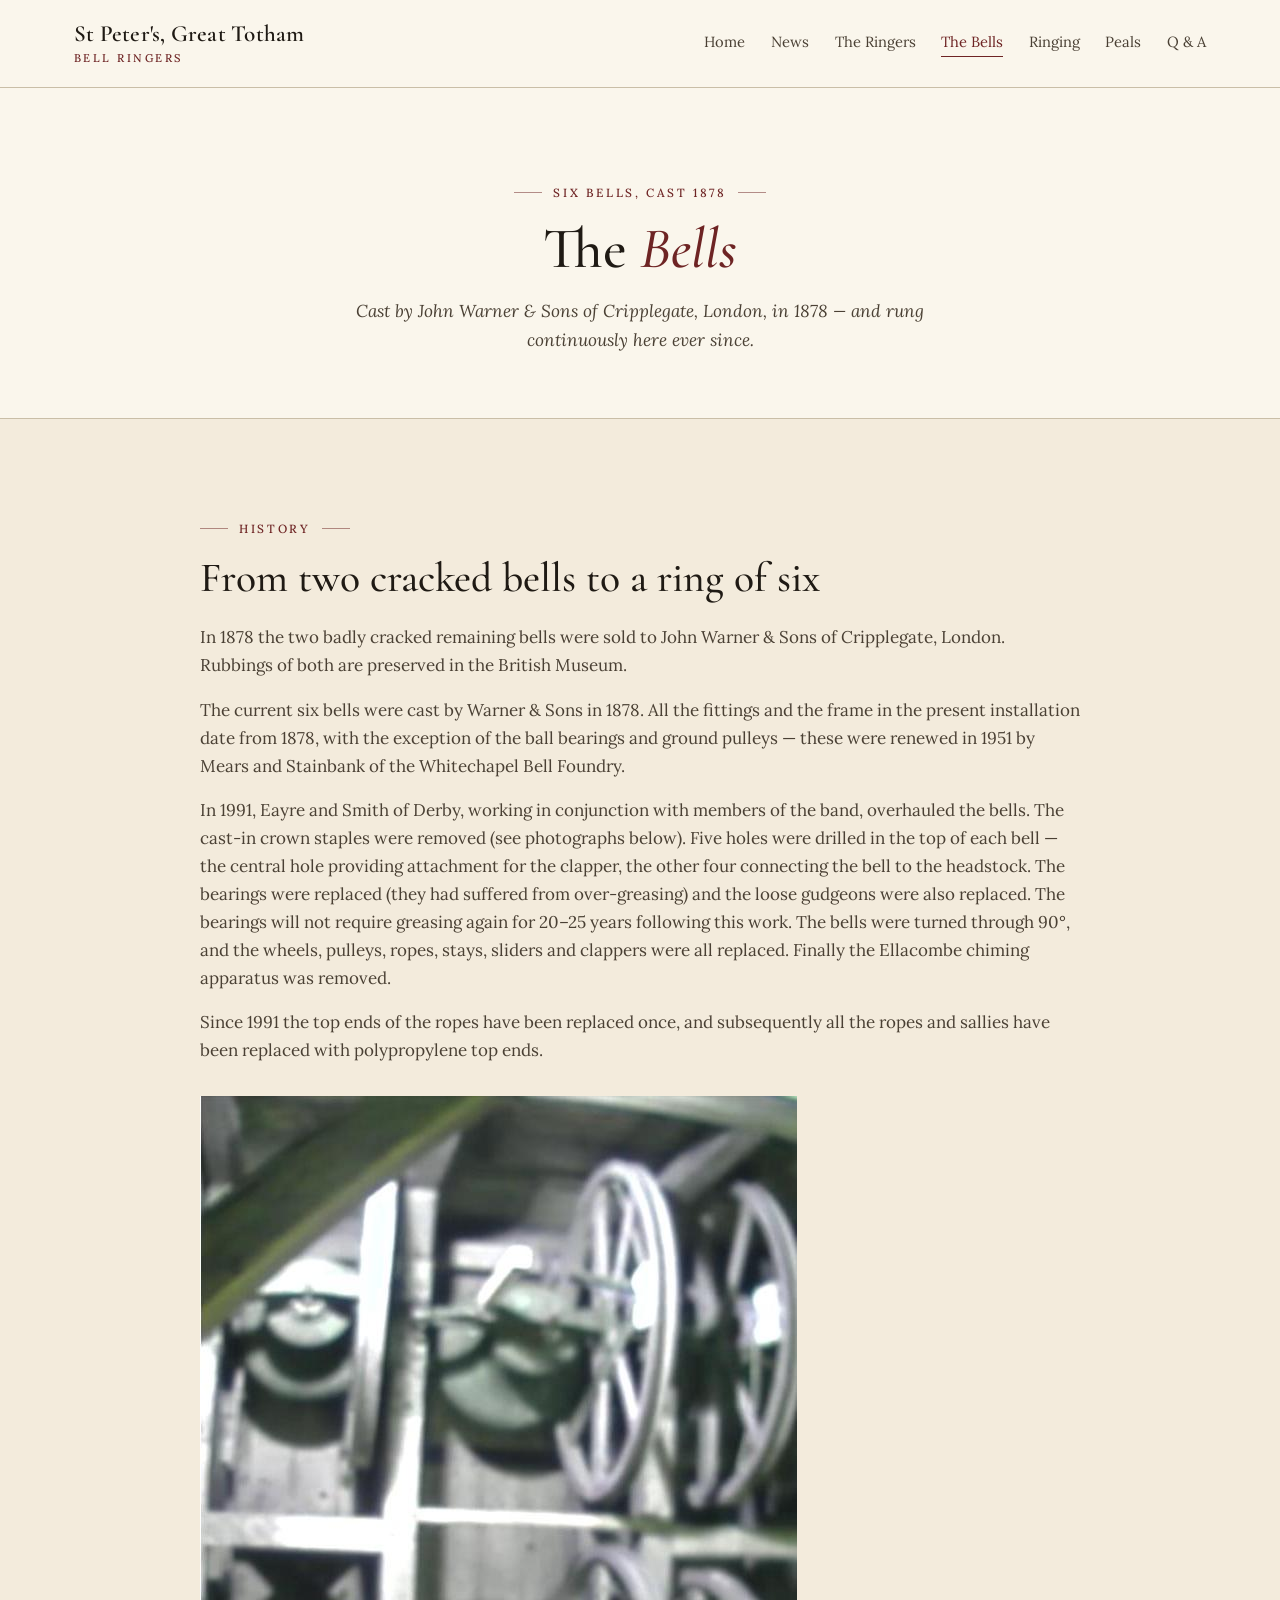
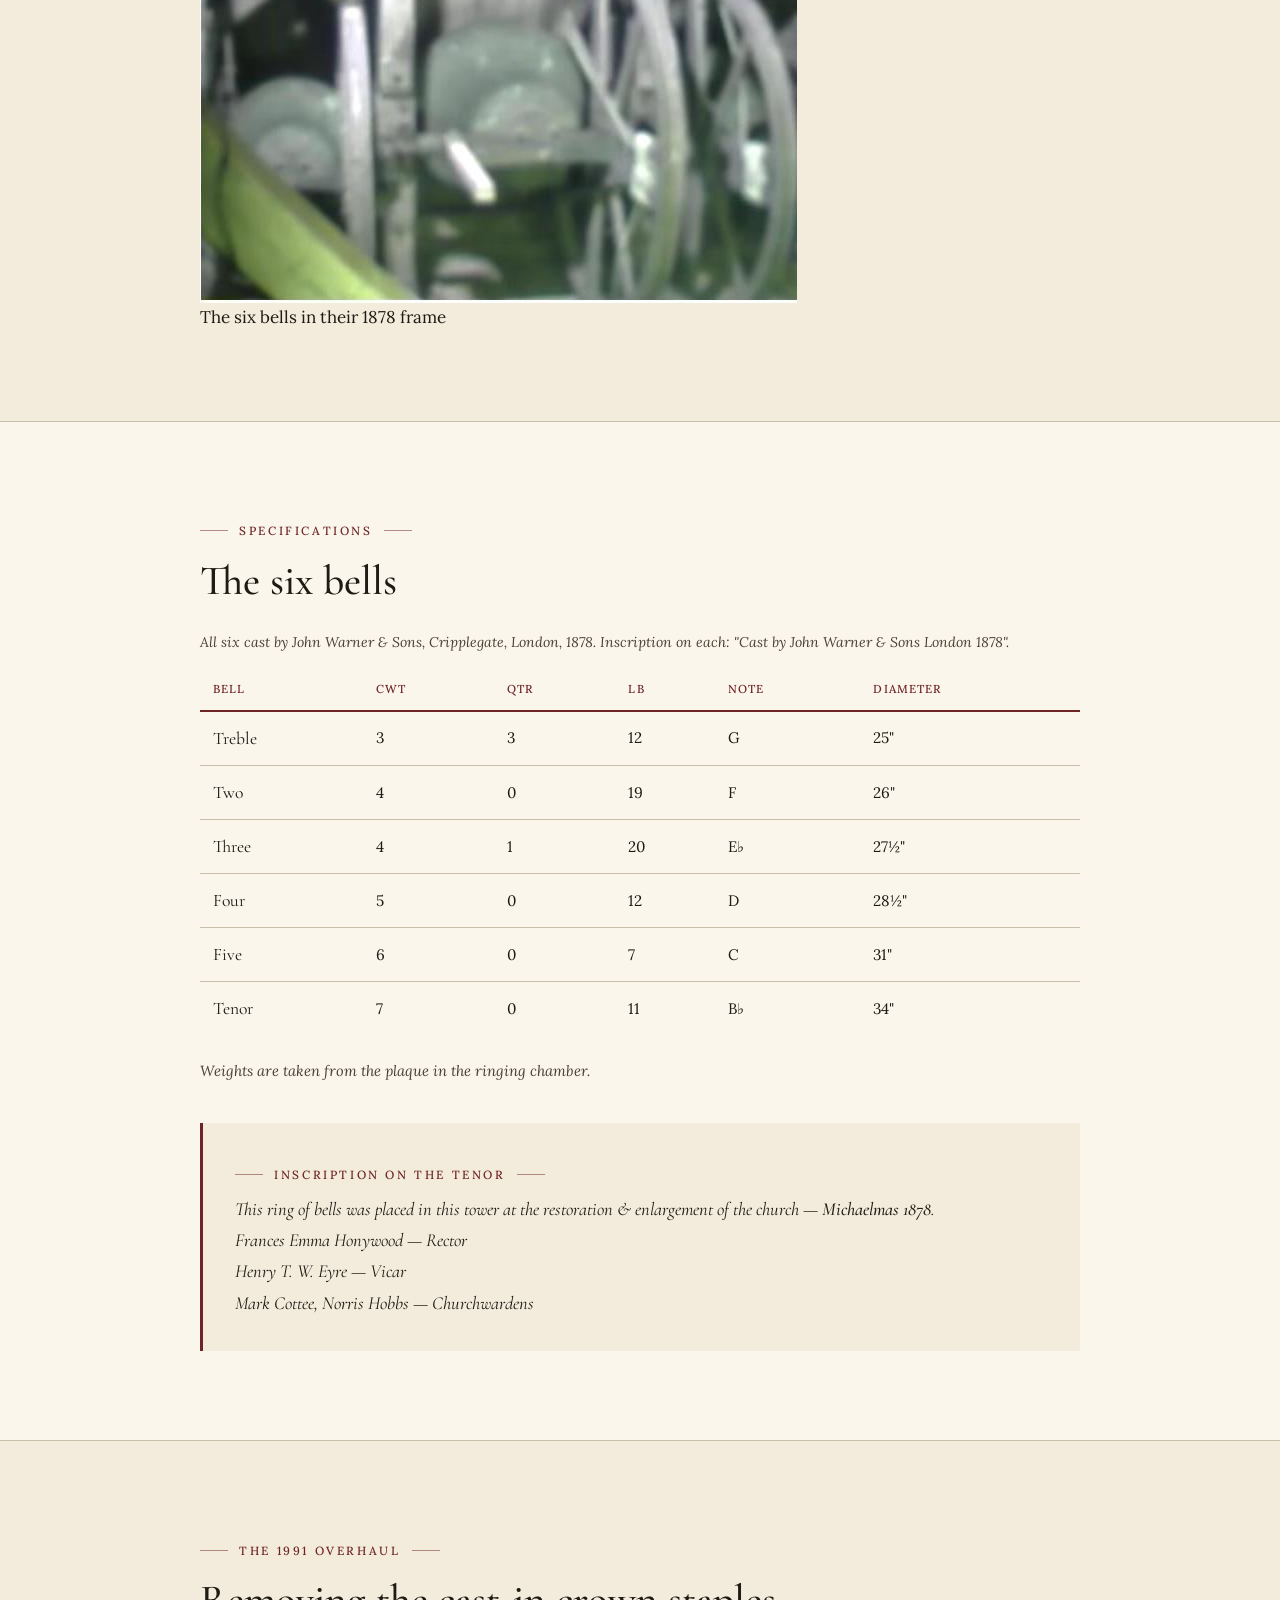
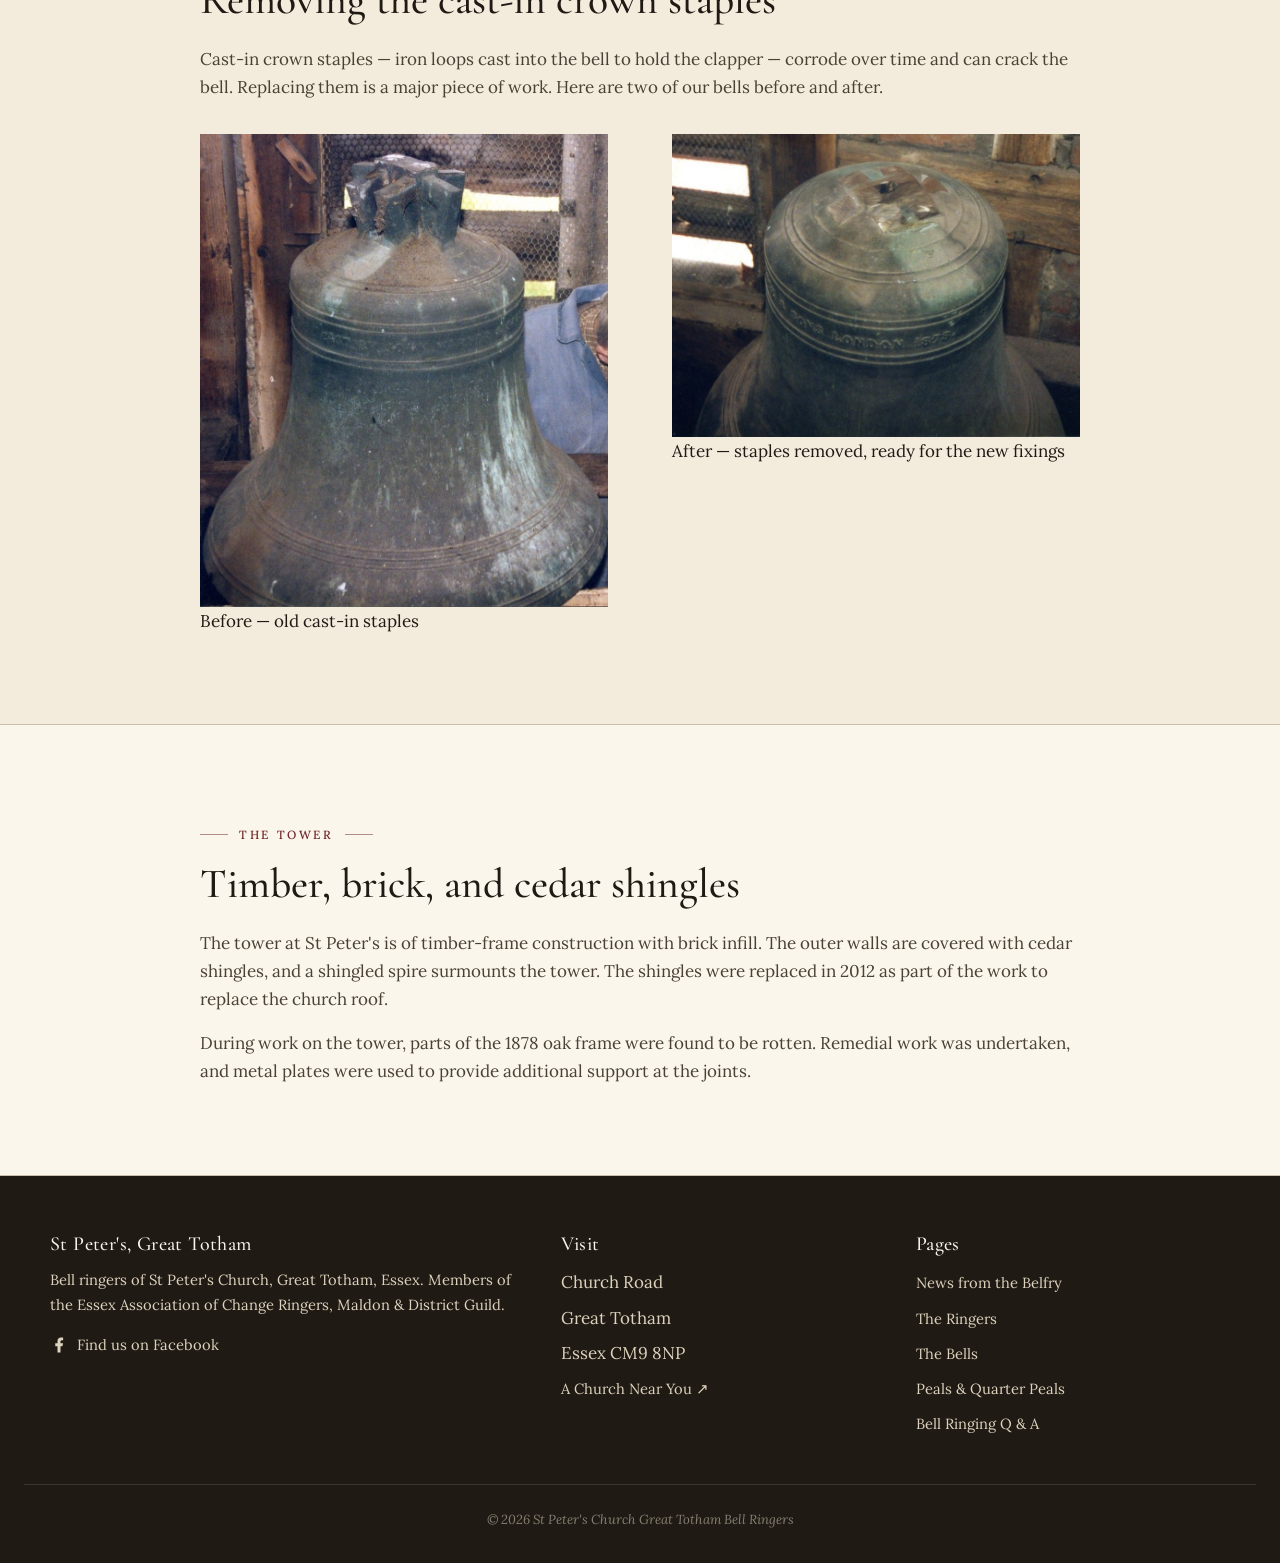
==== commit 478d5584: "facebook added to footer" ====
--- a/bells.html
+++ b/bells.html
@@ -128,6 +128,12 @@
       <h4>St Peter's, Great Totham</h4>
       <!-- TODO: confirm with band whether Maldon & District Guild affiliation is current. Documented in 1912 sources only. If not current, drop from this line. -->
       <p>Bell ringers of St Peter's Church, Great Totham, Essex. Members of the Essex Association of Change Ringers, Maldon &amp; District Guild.</p>
+      <p class="footer-social">
+        <a href="https://www.facebook.com/profile.php?id=61588967580161" target="_blank" rel="noopener" aria-label="St Peter's Great Totham Bell Ringers on Facebook">
+          <svg viewBox="0 0 24 24" fill="currentColor" aria-hidden="true" focusable="false"><path d="M14 13.5h2.5l1-4H14v-2c0-1.03 0-2 2-2h1.5V2.14c-.326-.043-1.557-.14-2.857-.14C11.928 2 10 3.657 10 6.7v2.8H7v4h3V22h4v-8.5z"/></svg>
+          <span>Find us on Facebook</span>
+        </a>
+      </p>
     </div>
     <div>
       <h4>Visit</h4>
--- a/style.css
+++ b/style.css
@@ -651,6 +651,22 @@
 footer.site a:hover { color: var(--paper); border-bottom-color: var(--brass); }
 footer.site ul { list-style: none; }
 footer.site ul li { margin-bottom: 0.45rem; }
+footer.site .footer-social { margin-top: 1rem; }
+footer.site .footer-social a {
+  display: inline-flex;
+  align-items: center;
+  gap: 0.55rem;
+  border-bottom: 0;
+}
+footer.site .footer-social a:hover {
+  color: var(--paper);
+  border-bottom-color: transparent;
+}
+footer.site .footer-social svg {
+  width: 18px;
+  height: 18px;
+  flex-shrink: 0;
+}
 footer.site .copyright {
   text-align: center;
   margin-top: 2.5rem;
